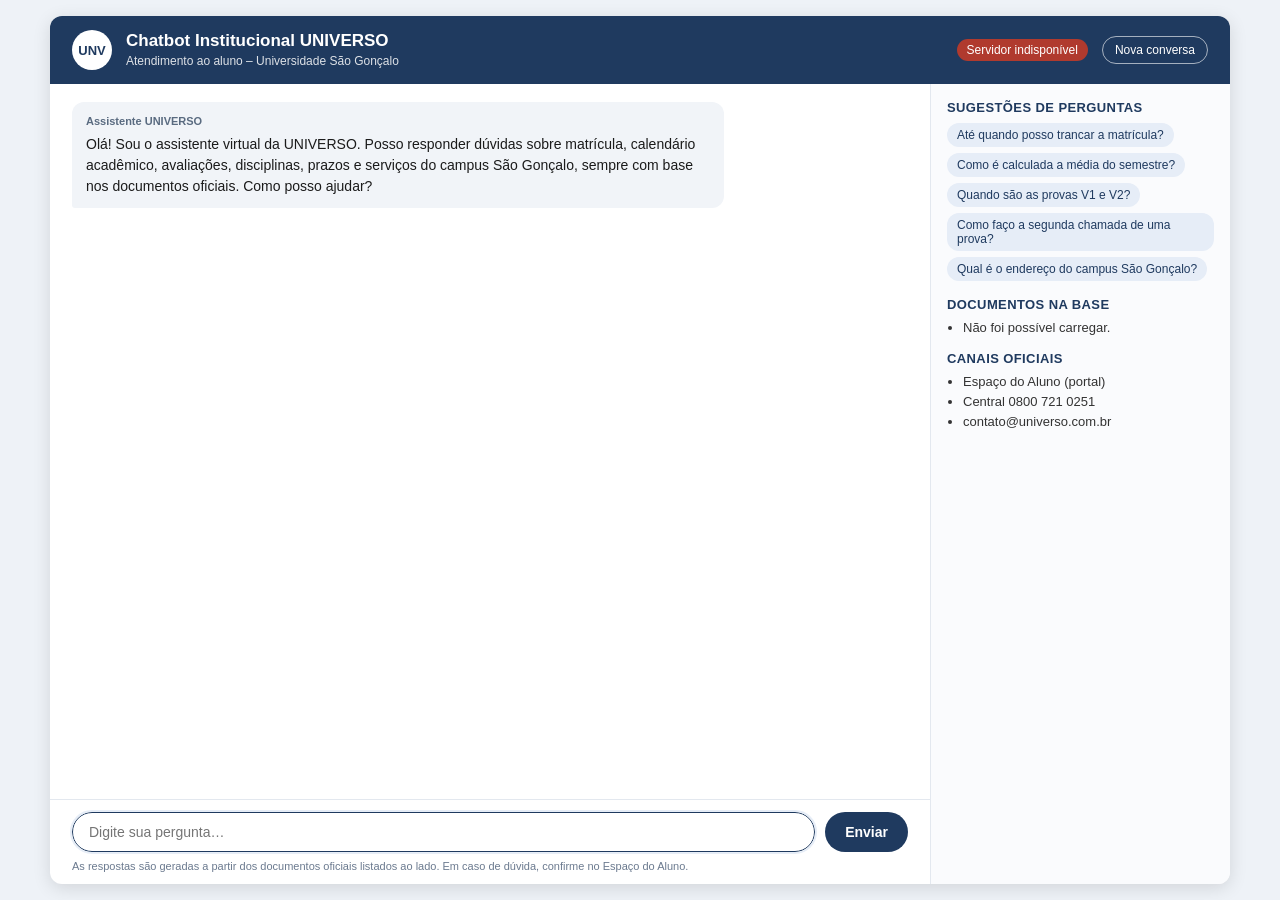
==== web/index.html @ 83a7b184 "Adiciona projeto inicial do Chatbot UNIVERSO" ====
<!doctype html>
<html lang="pt-BR">
<head>
  <meta charset="utf-8">
  <meta name="viewport" content="width=device-width, initial-scale=1">
  <title>Chatbot Institucional UNIVERSO</title>
  <link rel="stylesheet" href="style.css">
</head>
<body>
  <div class="app">
    <header class="topo">
      <div class="logo" aria-hidden="true">UNV</div>
      <div class="titulo">
        <h1>Chatbot Institucional UNIVERSO</h1>
        <small>Atendimento ao aluno – Universidade São Gonçalo</small>
      </div>
      <span id="status" class="status">Conectando…</span>
      <button id="nova-conversa" class="btn-secundario" type="button" title="Iniciar nova conversa">Nova conversa</button>
    </header>

    <main class="conteudo">
      <section class="chat" aria-live="polite">
        <div id="mensagens" class="mensagens">
          <div class="msg bot">
            <div class="quem">Assistente UNIVERSO</div>
            <div class="texto">Olá! Sou o assistente virtual da UNIVERSO. Posso responder dúvidas sobre matrícula, calendário acadêmico, avaliações, disciplinas, prazos e serviços do campus São Gonçalo, sempre com base nos documentos oficiais. Como posso ajudar?</div>
          </div>
        </div>

        <form id="formulario" class="entrada" autocomplete="off">
          <label for="pergunta" class="oculto">Digite sua pergunta</label>
          <input id="pergunta" name="pergunta" type="text" maxlength="1000" placeholder="Digite sua pergunta…" required>
          <button id="enviar" type="submit">Enviar</button>
        </form>
        <p class="nota">As respostas são geradas a partir dos documentos oficiais listados ao lado. Em caso de dúvida, confirme no Espaço do Aluno.</p>
      </section>

      <aside class="painel">
        <h2>Sugestões de perguntas</h2>
        <div class="sugestoes">
          <button type="button" class="chip">Até quando posso trancar a matrícula?</button>
          <button type="button" class="chip">Como é calculada a média do semestre?</button>
          <button type="button" class="chip">Quando são as provas V1 e V2?</button>
          <button type="button" class="chip">Como faço a segunda chamada de uma prova?</button>
          <button type="button" class="chip">Qual é o endereço do campus São Gonçalo?</button>
        </div>

        <h2>Documentos na base</h2>
        <ul id="documentos" class="lista"><li>Carregando…</li></ul>

        <h2>Canais oficiais</h2>
        <ul class="lista">
          <li>Espaço do Aluno (portal)</li>
          <li>Central 0800 721 0251</li>
          <li>contato@universo.com.br</li>
        </ul>
      </aside>
    </main>
  </div>
  <script src="app.js"></script>
</body>
</html>
---- web/style.css ----
:root {
  --azul: #1f3a5f;
  --azul-claro: #e6edf7;
  --fundo: #eef2f7;
  --cartao: #ffffff;
  --bolha-bot: #f1f4f8;
  --texto: #1b1b1b;
  --texto-suave: #5a6b80;
  --borda: #e3e8ef;
  --verde: #2e8b57;
  --vermelho: #b03a2e;
}

* { box-sizing: border-box; }

body {
  margin: 0;
  font-family: "Segoe UI", Arial, sans-serif;
  background: var(--fundo);
  color: var(--texto);
}

.app {
  max-width: 1180px;
  height: calc(100vh - 32px);
  margin: 16px auto;
  background: var(--cartao);
  border-radius: 12px;
  box-shadow: 0 4px 18px rgba(0, 0, 0, .12);
  display: flex;
  flex-direction: column;
  overflow: hidden;
}

.topo {
  background: var(--azul);
  color: #fff;
  padding: 14px 22px;
  display: flex;
  align-items: center;
  gap: 14px;
}
.logo {
  width: 40px; height: 40px; border-radius: 50%;
  background: #fff; color: var(--azul);
  font-weight: 700; font-size: 13px;
  display: flex; align-items: center; justify-content: center;
  flex-shrink: 0;
}
.titulo h1 { font-size: 17px; margin: 0; font-weight: 600; }
.titulo small { font-size: 12px; opacity: .85; }
.status {
  margin-left: auto;
  font-size: 12px;
  background: var(--verde);
  padding: 4px 10px;
  border-radius: 12px;
  white-space: nowrap;
}
.status.alerta { background: #c77c02; }
.status.erro { background: var(--vermelho); }
.btn-secundario {
  background: transparent; color: #fff;
  border: 1px solid rgba(255, 255, 255, .6);
  border-radius: 16px; padding: 6px 12px;
  font-size: 12px; cursor: pointer;
}
.btn-secundario:hover { background: rgba(255, 255, 255, .12); }

.conteudo { flex: 1; display: flex; min-height: 0; }

.chat { flex: 1; display: flex; flex-direction: column; min-width: 0; }
.mensagens {
  flex: 1;
  overflow-y: auto;
  padding: 18px 22px;
  display: flex;
  flex-direction: column;
  gap: 12px;
}

.msg {
  max-width: 78%;
  padding: 11px 14px;
  border-radius: 12px;
  font-size: 14px;
  line-height: 1.5;
}
.msg .texto { white-space: pre-wrap; overflow-wrap: anywhere; }
.msg.user { align-self: flex-end; background: var(--azul); color: #fff; border-bottom-right-radius: 3px; }
.msg.bot { align-self: flex-start; background: var(--bolha-bot); border-bottom-left-radius: 3px; }
.msg.bot .quem { font-size: 11px; color: var(--texto-suave); margin-bottom: 4px; font-weight: 600; }
.msg.digitando .texto { color: var(--texto-suave); font-style: italic; }
.msg.erro { background: #fde2e2; }
.msg a { color: var(--azul); }

.aviso { margin-top: 8px; font-size: 12px; color: #8a5a00; }

.fontes {
  margin-top: 8px;
  border-top: 1px dashed #b9c4d2;
  padding-top: 7px;
  font-size: 12px;
  color: #334;
}
.fontes strong { color: var(--azul); }
.fontes ul { margin: 4px 0 0; padding-left: 18px; }
.fontes li { margin: 3px 0; }

.avaliacao { margin-top: 6px; font-size: 12px; color: var(--texto-suave); display: flex; gap: 6px; align-items: center; flex-wrap: wrap; }
.avaliacao button {
  border: 1px solid #c7d0dc; border-radius: 10px;
  padding: 2px 9px; background: #fff; cursor: pointer; font-size: 12px;
}
.avaliacao button:disabled { opacity: .5; cursor: default; }

.entrada {
  border-top: 1px solid var(--borda);
  padding: 12px 22px 4px;
  display: flex;
  gap: 10px;
}
.entrada input {
  flex: 1;
  border: 1px solid #c7d0dc;
  border-radius: 22px;
  padding: 11px 16px;
  font-size: 14px;
  min-width: 0;
}
.entrada input:focus { outline: 2px solid var(--azul-claro); border-color: var(--azul); }
.entrada button {
  background: var(--azul); color: #fff;
  border: 0; border-radius: 22px;
  padding: 11px 20px; font-size: 14px; font-weight: 600; cursor: pointer;
}
.entrada button:disabled { opacity: .6; cursor: wait; }
.nota { font-size: 11px; color: #6b7a8f; margin: 4px 22px 12px; }

.painel {
  width: 300px;
  border-left: 1px solid var(--borda);
  padding: 16px;
  background: #fafbfd;
  font-size: 13px;
  overflow-y: auto;
}
.painel h2 {
  margin: 16px 0 8px;
  font-size: 13px;
  color: var(--azul);
  text-transform: uppercase;
  letter-spacing: .4px;
}
.painel h2:first-child { margin-top: 0; }
.sugestoes { display: flex; flex-wrap: wrap; gap: 6px; }
.chip {
  background: var(--azul-claro); color: var(--azul);
  border: 0; border-radius: 12px;
  padding: 5px 10px; font-size: 12px; cursor: pointer; text-align: left;
}
.chip:hover { background: #d6e2f2; }
.lista { padding-left: 16px; margin: 0; color: #333; }
.lista li { margin: 5px 0; }
.lista small { color: var(--texto-suave); }

.oculto { position: absolute; left: -9999px; }

@media (max-width: 860px) {
  .app { height: 100vh; margin: 0; border-radius: 0; }
  .painel { display: none; }
  .msg { max-width: 92%; }
  .mensagens { padding: 14px 16px; }
  .entrada { padding: 10px 16px 4px; }
  .nota { margin: 4px 16px 10px; }
  .titulo small { display: none; }
}
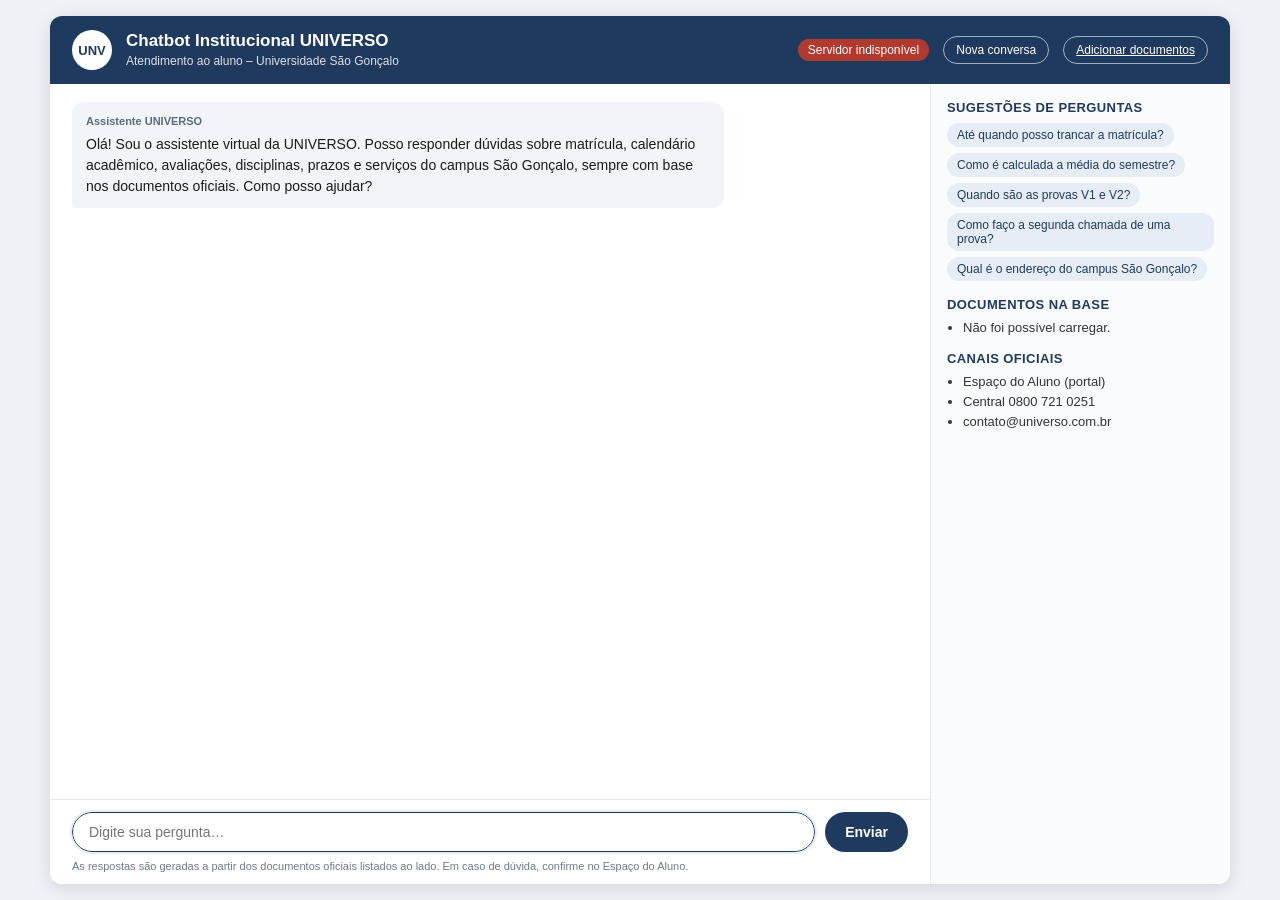
==== commit a9720204: "implemetacao de vectors" ====
--- a/web/index.html
+++ b/web/index.html
@@ -16,6 +16,7 @@
       </div>
       <span id="status" class="status">Conectando…</span>
       <button id="nova-conversa" class="btn-secundario" type="button" title="Iniciar nova conversa">Nova conversa</button>
+      <a class="btn-secundario" href="/admin">Adicionar documentos</a>
     </header>
 
     <main class="conteudo">
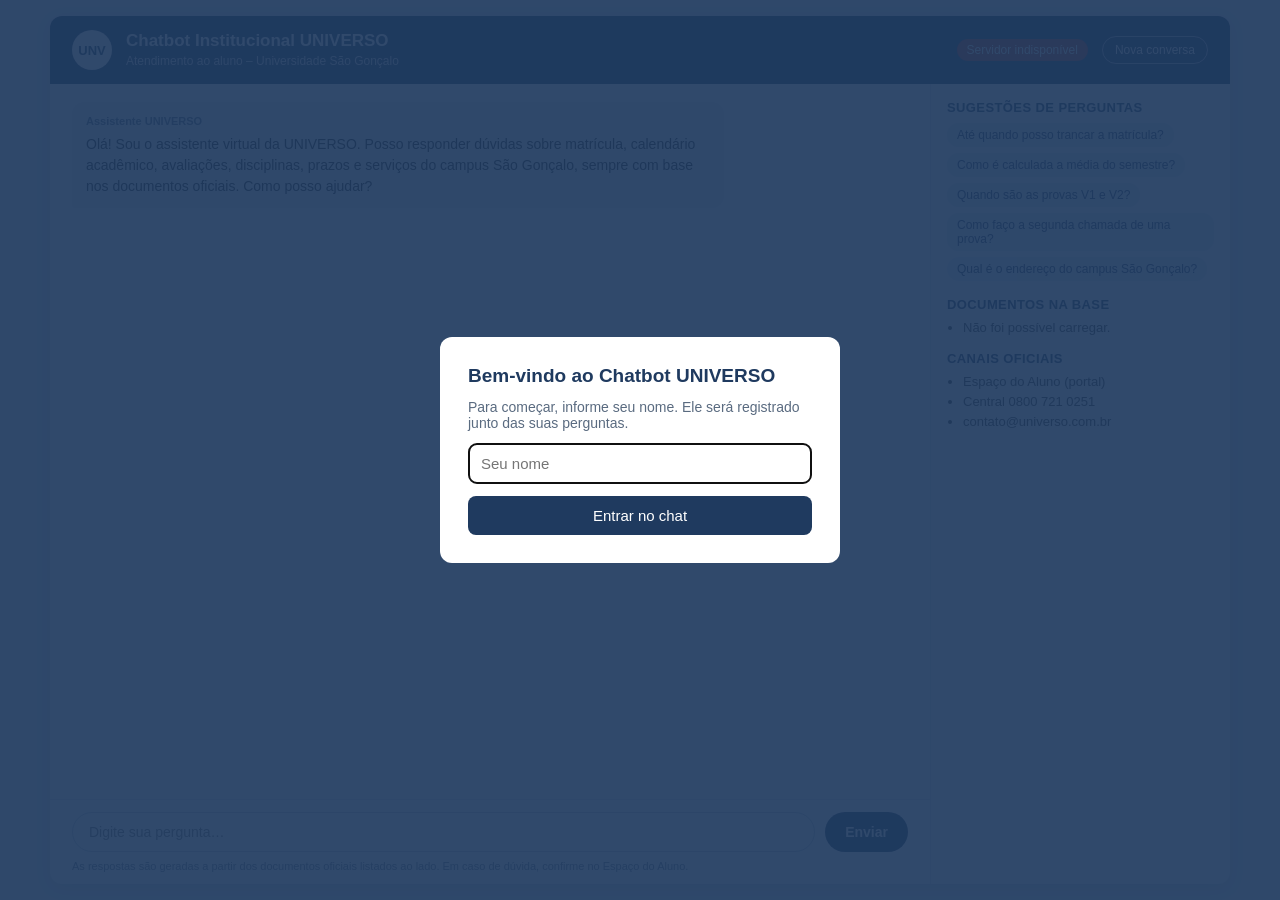
==== commit 79295481: "Reescreve o chatbot com ingestão por Docling, busca híbrida e painel admin - Ingestão de PDFs com Do" ====
--- a/web/index.html
+++ b/web/index.html
@@ -16,7 +16,6 @@
       </div>
       <span id="status" class="status">Conectando…</span>
       <button id="nova-conversa" class="btn-secundario" type="button" title="Iniciar nova conversa">Nova conversa</button>
-      <a class="btn-secundario" href="/admin">Adicionar documentos</a>
     </header>
 
     <main class="conteudo">
@@ -58,6 +57,15 @@
       </aside>
     </main>
   </div>
+  <div id="identificacao" class="sobreposicao" role="dialog" aria-modal="true" aria-labelledby="ident-titulo">
+    <form id="form-nome" class="cartao-nome" autocomplete="off">
+      <h2 id="ident-titulo">Bem-vindo ao Chatbot UNIVERSO</h2>
+      <p>Para começar, informe seu nome. Ele será registrado junto das suas perguntas.</p>
+      <label for="nome" class="oculto">Seu nome</label>
+      <input id="nome" name="nome" type="text" maxlength="80" placeholder="Seu nome" required>
+      <button type="submit">Entrar no chat</button>
+    </form>
+  </div>
   <script src="app.js"></script>
 </body>
 </html>
--- a/web/style.css
+++ b/web/style.css
@@ -91,6 +91,14 @@
 .msg.bot { align-self: flex-start; background: var(--bolha-bot); border-bottom-left-radius: 3px; }
 .msg.bot .quem { font-size: 11px; color: var(--texto-suave); margin-bottom: 4px; font-weight: 600; }
 .msg.digitando .texto { color: var(--texto-suave); font-style: italic; }
+.msg.escrevendo .texto::after {
+  content: "▍";
+  margin-left: 1px;
+  color: var(--azul);
+  animation: cursor-piscando 1s steps(2, start) infinite;
+}
+@keyframes cursor-piscando { to { visibility: hidden; } }
+@media (prefers-reduced-motion: reduce) { .msg.escrevendo .texto::after { animation: none; } }
 .msg.erro { background: #fde2e2; }
 .msg a { color: var(--azul); }
 
@@ -175,3 +183,26 @@
   .nota { margin: 4px 16px 10px; }
   .titulo small { display: none; }
 }
+
+.sobreposicao {
+  position: fixed; inset: 0; z-index: 10;
+  background: rgba(31, 58, 95, .92);
+  display: flex; align-items: center; justify-content: center;
+  padding: 16px;
+}
+.sobreposicao[hidden] { display: none; }
+.cartao-nome {
+  background: #fff; border-radius: 12px; padding: 28px;
+  width: 100%; max-width: 400px;
+  display: flex; flex-direction: column; gap: 12px;
+}
+.cartao-nome h2 { margin: 0; font-size: 19px; color: var(--azul); }
+.cartao-nome p { margin: 0; font-size: 14px; color: var(--texto-suave); }
+.cartao-nome input {
+  padding: 11px 12px; font-size: 15px;
+  border: 1px solid var(--borda); border-radius: 8px;
+}
+.cartao-nome button {
+  background: var(--azul); color: #fff; border: 0; border-radius: 8px;
+  padding: 11px; font-size: 15px; cursor: pointer;
+}
